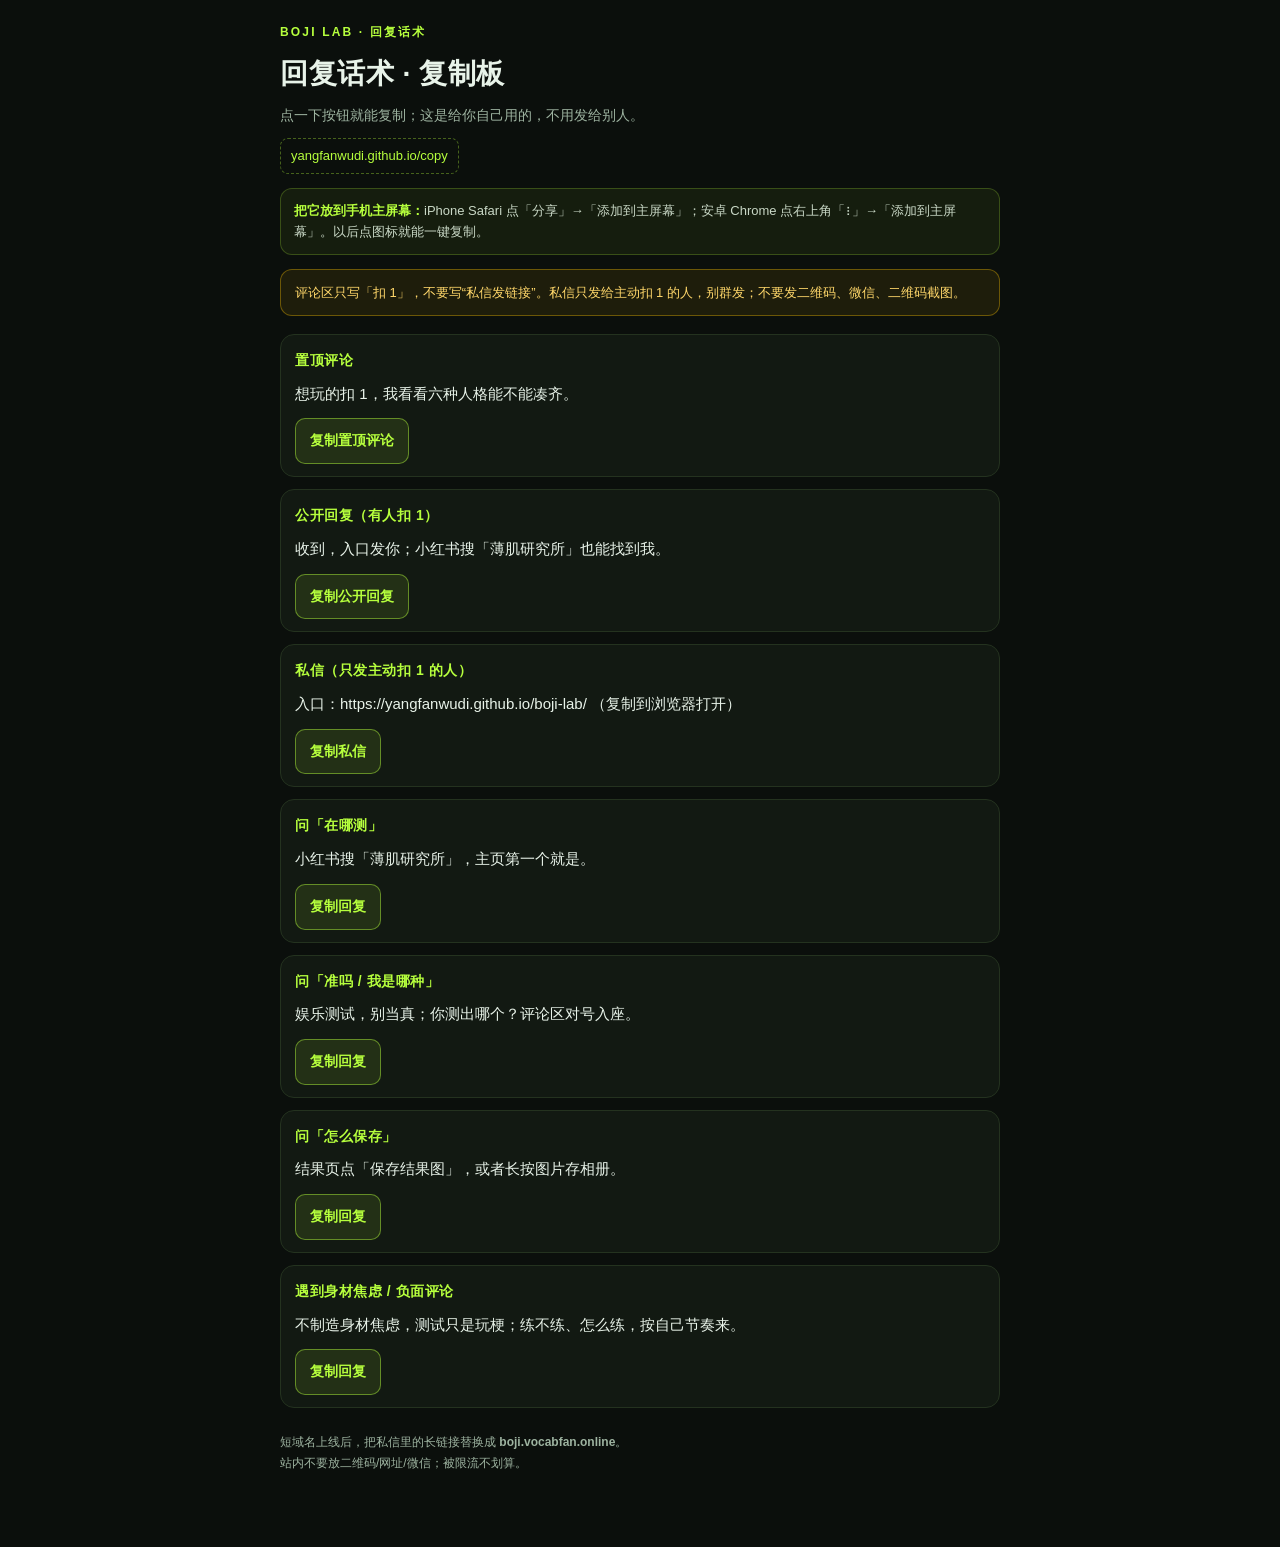
==== copy/index.html @ 6f3c5554 "feat: 短地址回复话术复制板 /copy/" ====
<!DOCTYPE html>
<html lang="zh-CN">
<head>
<meta charset="UTF-8">
<meta name="viewport" content="width=device-width, initial-scale=1.0, viewport-fit=cover">
<meta name="robots" content="noindex, nofollow">
<title>BOJI LAB · 回复话术（复制板）</title>
<style>
  :root{--bg:#0b0f0c;--panel:#121912;--line:#24321f;--ink:#e8f3e9;--dim:#9db3a0;--neon:#b6ff3d}
  *{box-sizing:border-box}
  body{margin:0;background:var(--bg);color:var(--ink);font:16px/1.7 -apple-system,BlinkMacSystemFont,"PingFang SC","Microsoft YaHei",sans-serif;padding:22px 16px 60px}
  .wrap{max-width:720px;margin:0 auto}
  .brand{color:var(--neon);letter-spacing:.18em;font-size:12px;font-weight:700;margin:0 0 8px}
  h1{font-size:28px;margin:0 0 6px;letter-spacing:.02em}
  .lead{color:var(--dim);font-size:14px;margin:0 0 10px}
  .url{display:inline-block;color:var(--neon);font-size:13px;border:1px dashed rgba(182,255,61,.35);border-radius:8px;padding:6px 10px;margin:0 0 14px}
  .tip{border:1px solid rgba(182,255,61,.22);background:rgba(182,255,61,.06);color:#c9d8c6;border-radius:12px;padding:11px 13px;font-size:13px;line-height:1.65;margin:0 0 14px}
  .tip b{color:var(--neon)}
  .warn{border:1px solid rgba(255,196,0,.35);background:rgba(255,196,0,.08);color:#ffd76a;border-radius:12px;padding:12px 14px;font-size:13px;line-height:1.65;margin:0 0 18px}
  .card{background:var(--panel);border:1px solid var(--line);border-radius:14px;padding:14px 14px 12px;margin:0 0 12px}
  .card h2{font-size:14px;color:var(--neon);margin:0 0 8px;letter-spacing:.04em}
  .text{white-space:pre-wrap;font-size:15px;line-height:1.7;color:var(--ink);margin:0 0 12px}
  button{appearance:none;border:1px solid rgba(182,255,61,.45);background:rgba(182,255,61,.1);color:var(--neon);border-radius:10px;padding:10px 14px;font:inherit;font-size:14px;font-weight:700;cursor:pointer}
  button:active{transform:scale(.98)}
  .foot{color:var(--dim);font-size:12px;line-height:1.8;margin-top:24px}
  .toast{position:fixed;left:50%;bottom:28px;transform:translateX(-50%);background:var(--neon);color:#0b0f0c;font-weight:700;font-size:14px;padding:10px 18px;border-radius:999px;opacity:0;pointer-events:none;transition:.2s}
  .toast.show{opacity:1}
</style>
</head>
<body>
<main class="wrap">
  <p class="brand">BOJI LAB · 回复话术</p>
  <h1>回复话术 · 复制板</h1>
  <p class="lead">点一下按钮就能复制；这是给你自己用的，不用发给别人。</p>
  <p class="url">yangfanwudi.github.io/copy</p>

  <div class="tip">
    <b>把它放到手机主屏幕：</b>iPhone Safari 点「分享」→「添加到主屏幕」；安卓 Chrome 点右上角「⋮」→「添加到主屏幕」。以后点图标就能一键复制。
  </div>

  <div class="warn">
    评论区只写「扣 1」，不要写“私信发链接”。私信只发给主动扣 1 的人，别群发；不要发二维码、微信、二维码截图。
  </div>

  <section class="card">
    <h2>置顶评论</h2>
    <p class="text" id="c1">想玩的扣 1，我看看六种人格能不能凑齐。</p>
    <button data-copy="c1">复制置顶评论</button>
  </section>

  <section class="card">
    <h2>公开回复（有人扣 1）</h2>
    <p class="text" id="c2">收到，入口发你；小红书搜「薄肌研究所」也能找到我。</p>
    <button data-copy="c2">复制公开回复</button>
  </section>

  <section class="card">
    <h2>私信（只发主动扣 1 的人）</h2>
    <p class="text" id="c3">入口：https://yangfanwudi.github.io/boji-lab/ （复制到浏览器打开）</p>
    <button data-copy="c3">复制私信</button>
  </section>

  <section class="card">
    <h2>问「在哪测」</h2>
    <p class="text" id="c4">小红书搜「薄肌研究所」，主页第一个就是。</p>
    <button data-copy="c4">复制回复</button>
  </section>

  <section class="card">
    <h2>问「准吗 / 我是哪种」</h2>
    <p class="text" id="c5">娱乐测试，别当真；你测出哪个？评论区对号入座。</p>
    <button data-copy="c5">复制回复</button>
  </section>

  <section class="card">
    <h2>问「怎么保存」</h2>
    <p class="text" id="c6">结果页点「保存结果图」，或者长按图片存相册。</p>
    <button data-copy="c6">复制回复</button>
  </section>

  <section class="card">
    <h2>遇到身材焦虑 / 负面评论</h2>
    <p class="text" id="c7">不制造身材焦虑，测试只是玩梗；练不练、怎么练，按自己节奏来。</p>
    <button data-copy="c7">复制回复</button>
  </section>

  <p class="foot">
    短域名上线后，把私信里的长链接替换成 <b>boji.vocabfan.online</b>。<br>
    站内不要放二维码/网址/微信；被限流不划算。
  </p>
</main>

<div class="toast" id="toast">已复制</div>
<script>
  const toast = document.getElementById('toast');
  function showToast(msg) {
    toast.textContent = msg || '已复制';
    toast.classList.add('show');
    clearTimeout(showToast.t);
    showToast.t = setTimeout(() => toast.classList.remove('show'), 1200);
  }
  async function copyText(text) {
    try {
      await navigator.clipboard.writeText(text);
      showToast('已复制');
    } catch (e) {
      const ta = document.createElement('textarea');
      ta.value = text;
      ta.style.position = 'fixed';
      ta.style.opacity = '0';
      document.body.appendChild(ta);
      ta.select();
      document.execCommand('copy');
      ta.remove();
      showToast('已复制');
    }
  }
  document.querySelectorAll('[data-copy]').forEach((btn) => {
    btn.addEventListener('click', () => {
      const el = document.getElementById(btn.dataset.copy);
      if (el) copyText(el.innerText.trim());
    });
  });
</script>
</body>
</html>
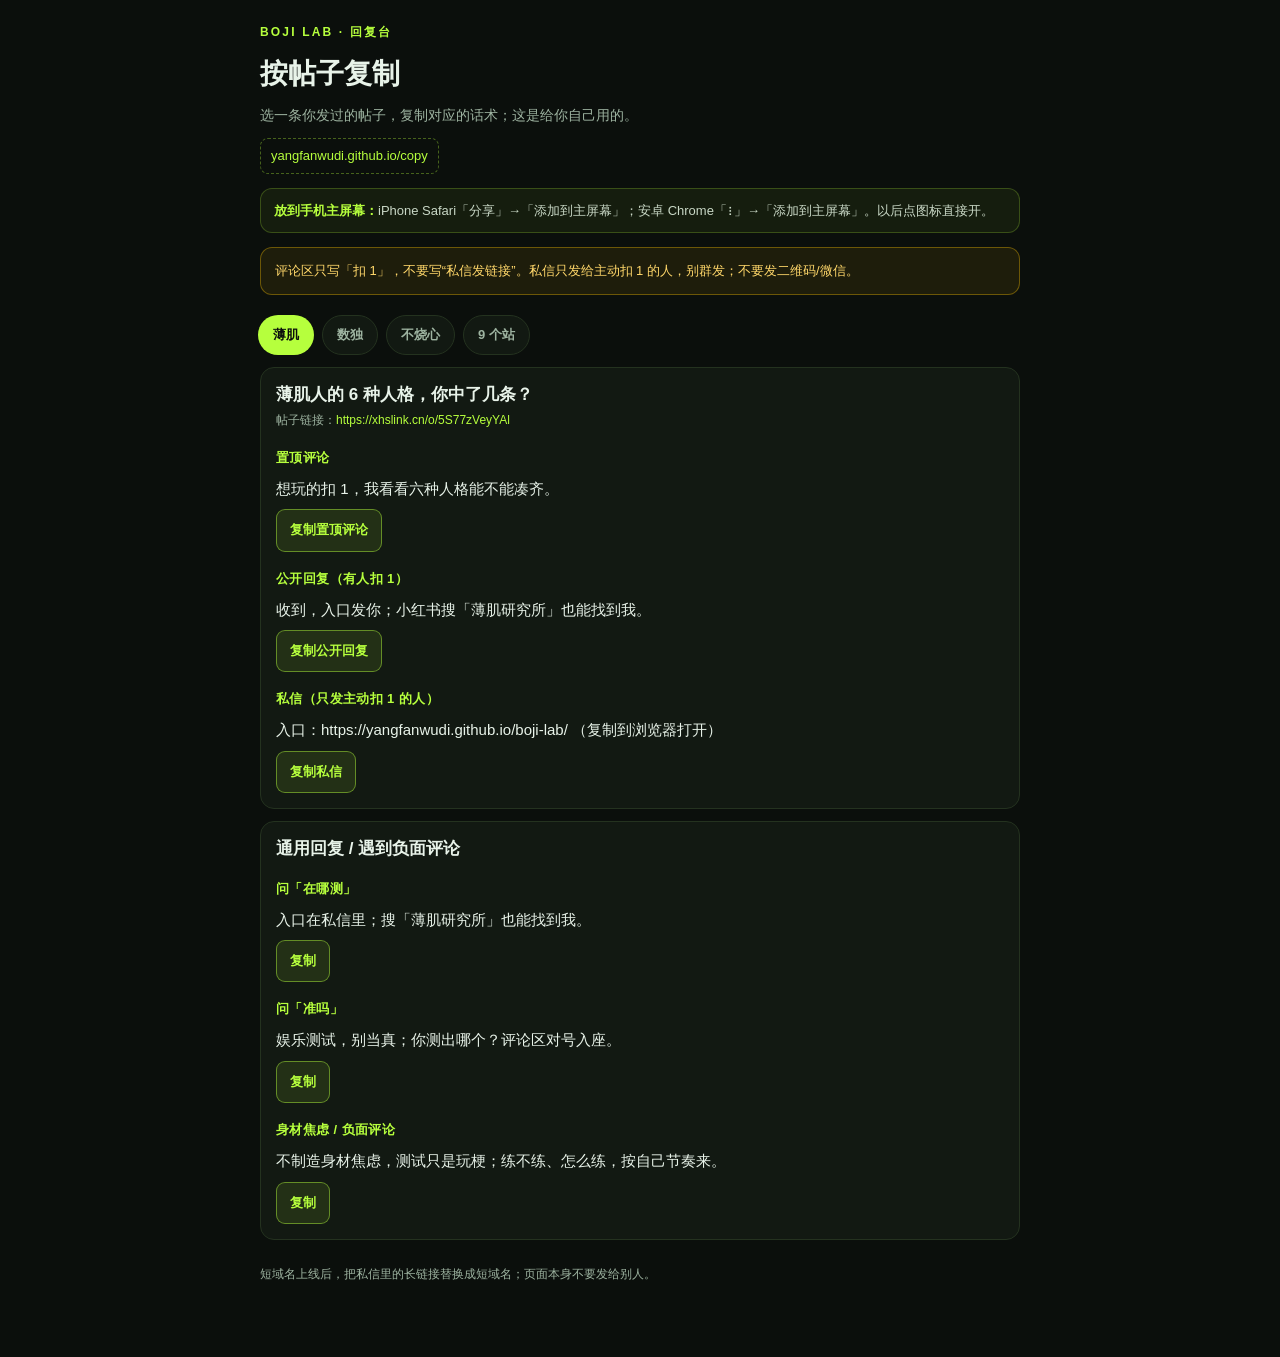
==== commit ad38dc5b: "feat: 回复台按帖子分组（薄肌/数独/不烧心/9站）" ====
--- a/copy/index.html
+++ b/copy/index.html
@@ -4,24 +4,31 @@
 <meta charset="UTF-8">
 <meta name="viewport" content="width=device-width, initial-scale=1.0, viewport-fit=cover">
 <meta name="robots" content="noindex, nofollow">
-<title>BOJI LAB · 回复话术（复制板）</title>
+<title>回复台 · 按帖子复制</title>
 <style>
-  :root{--bg:#0b0f0c;--panel:#121912;--line:#24321f;--ink:#e8f3e9;--dim:#9db3a0;--neon:#b6ff3d}
+  :root{--bg:#0b0f0c;--panel:#121912;--line:#24321f;--ink:#e8f3e9;--dim:#9db3a0;--neon:#b6ff3d;--warn:#ffd76a}
   *{box-sizing:border-box}
   body{margin:0;background:var(--bg);color:var(--ink);font:16px/1.7 -apple-system,BlinkMacSystemFont,"PingFang SC","Microsoft YaHei",sans-serif;padding:22px 16px 60px}
-  .wrap{max-width:720px;margin:0 auto}
+  .wrap{max-width:760px;margin:0 auto}
   .brand{color:var(--neon);letter-spacing:.18em;font-size:12px;font-weight:700;margin:0 0 8px}
-  h1{font-size:28px;margin:0 0 6px;letter-spacing:.02em}
+  h1{font-size:28px;margin:0 0 6px}
   .lead{color:var(--dim);font-size:14px;margin:0 0 10px}
   .url{display:inline-block;color:var(--neon);font-size:13px;border:1px dashed rgba(182,255,61,.35);border-radius:8px;padding:6px 10px;margin:0 0 14px}
   .tip{border:1px solid rgba(182,255,61,.22);background:rgba(182,255,61,.06);color:#c9d8c6;border-radius:12px;padding:11px 13px;font-size:13px;line-height:1.65;margin:0 0 14px}
   .tip b{color:var(--neon)}
-  .warn{border:1px solid rgba(255,196,0,.35);background:rgba(255,196,0,.08);color:#ffd76a;border-radius:12px;padding:12px 14px;font-size:13px;line-height:1.65;margin:0 0 18px}
-  .card{background:var(--panel);border:1px solid var(--line);border-radius:14px;padding:14px 14px 12px;margin:0 0 12px}
-  .card h2{font-size:14px;color:var(--neon);margin:0 0 8px;letter-spacing:.04em}
-  .text{white-space:pre-wrap;font-size:15px;line-height:1.7;color:var(--ink);margin:0 0 12px}
-  button{appearance:none;border:1px solid rgba(182,255,61,.45);background:rgba(182,255,61,.1);color:var(--neon);border-radius:10px;padding:10px 14px;font:inherit;font-size:14px;font-weight:700;cursor:pointer}
-  button:active{transform:scale(.98)}
+  .tabs{display:flex;gap:8px;overflow-x:auto;padding:4px 0 12px;margin:0 -2px}
+  .tab{flex:0 0 auto;appearance:none;border:1px solid var(--line);background:var(--panel);color:var(--dim);border-radius:999px;padding:8px 14px;font:inherit;font-size:13px;font-weight:700;cursor:pointer}
+  .tab.active{border-color:rgba(182,255,61,.55);color:#0b0f0c;background:var(--neon)}
+  .card{background:var(--panel);border:1px solid var(--line);border-radius:14px;padding:15px;margin:0 0 12px}
+  .card h2{font-size:17px;margin:0 0 3px;line-height:1.45}
+  .meta{color:var(--dim);font-size:12px;word-break:break-all;margin:0 0 12px}
+  .meta a{color:var(--neon);text-decoration:none}
+  h3{font-size:13px;color:var(--neon);margin:16px 0 7px;letter-spacing:.03em}
+  .text{white-space:pre-wrap;font-size:15px;line-height:1.7;color:var(--ink);margin:0 0 8px}
+  .sub{color:var(--dim);font-size:12px;margin:0 0 8px}
+  button.copy{appearance:none;border:1px solid rgba(182,255,61,.45);background:rgba(182,255,61,.1);color:var(--neon);border-radius:9px;padding:9px 13px;font:inherit;font-size:13px;font-weight:700;cursor:pointer}
+  button.copy:active{transform:scale(.98)}
+  .warn{border:1px solid rgba(255,196,0,.35);background:rgba(255,196,0,.08);color:var(--warn);border-radius:12px;padding:12px 14px;font-size:13px;line-height:1.65;margin:0 0 16px}
   .foot{color:var(--dim);font-size:12px;line-height:1.8;margin-top:24px}
   .toast{position:fixed;left:50%;bottom:28px;transform:translateX(-50%);background:var(--neon);color:#0b0f0c;font-weight:700;font-size:14px;padding:10px 18px;border-radius:999px;opacity:0;pointer-events:none;transition:.2s}
   .toast.show{opacity:1}
@@ -29,98 +36,144 @@
 </head>
 <body>
 <main class="wrap">
-  <p class="brand">BOJI LAB · 回复话术</p>
-  <h1>回复话术 · 复制板</h1>
-  <p class="lead">点一下按钮就能复制；这是给你自己用的，不用发给别人。</p>
+  <p class="brand">BOJI LAB · 回复台</p>
+  <h1>按帖子复制</h1>
+  <p class="lead">选一条你发过的帖子，复制对应的话术；这是给你自己用的。</p>
   <p class="url">yangfanwudi.github.io/copy</p>
 
   <div class="tip">
-    <b>把它放到手机主屏幕：</b>iPhone Safari 点「分享」→「添加到主屏幕」；安卓 Chrome 点右上角「⋮」→「添加到主屏幕」。以后点图标就能一键复制。
+    <b>放到手机主屏幕：</b>iPhone Safari「分享」→「添加到主屏幕」；安卓 Chrome「⋮」→「添加到主屏幕」。以后点图标直接开。
   </div>
 
   <div class="warn">
-    评论区只写「扣 1」，不要写“私信发链接”。私信只发给主动扣 1 的人，别群发；不要发二维码、微信、二维码截图。
+    评论区只写「扣 1」，不要写“私信发链接”。私信只发给主动扣 1 的人，别群发；不要发二维码/微信。
   </div>
 
-  <section class="card">
-    <h2>置顶评论</h2>
-    <p class="text" id="c1">想玩的扣 1，我看看六种人格能不能凑齐。</p>
-    <button data-copy="c1">复制置顶评论</button>
-  </section>
+  <div class="tabs" id="tabs"></div>
+  <div id="panel"></div>
 
-  <section class="card">
-    <h2>公开回复（有人扣 1）</h2>
-    <p class="text" id="c2">收到，入口发你；小红书搜「薄肌研究所」也能找到我。</p>
-    <button data-copy="c2">复制公开回复</button>
-  </section>
+  <div class="card">
+    <h2>通用回复 / 遇到负面评论</h2>
+    <h3>问「在哪测」</h3>
+    <p class="text" id="g1">入口在私信里；搜「薄肌研究所」也能找到我。</p>
+    <button class="copy" data-copy="g1">复制</button>
+    <h3>问「准吗」</h3>
+    <p class="text" id="g2">娱乐测试，别当真；你测出哪个？评论区对号入座。</p>
+    <button class="copy" data-copy="g2">复制</button>
+    <h3>身材焦虑 / 负面评论</h3>
+    <p class="text" id="g3">不制造身材焦虑，测试只是玩梗；练不练、怎么练，按自己节奏来。</p>
+    <button class="copy" data-copy="g3">复制</button>
+  </div>
 
-  <section class="card">
-    <h2>私信（只发主动扣 1 的人）</h2>
-    <p class="text" id="c3">入口：https://yangfanwudi.github.io/boji-lab/ （复制到浏览器打开）</p>
-    <button data-copy="c3">复制私信</button>
-  </section>
-
-  <section class="card">
-    <h2>问「在哪测」</h2>
-    <p class="text" id="c4">小红书搜「薄肌研究所」，主页第一个就是。</p>
-    <button data-copy="c4">复制回复</button>
-  </section>
-
-  <section class="card">
-    <h2>问「准吗 / 我是哪种」</h2>
-    <p class="text" id="c5">娱乐测试，别当真；你测出哪个？评论区对号入座。</p>
-    <button data-copy="c5">复制回复</button>
-  </section>
-
-  <section class="card">
-    <h2>问「怎么保存」</h2>
-    <p class="text" id="c6">结果页点「保存结果图」，或者长按图片存相册。</p>
-    <button data-copy="c6">复制回复</button>
-  </section>
-
-  <section class="card">
-    <h2>遇到身材焦虑 / 负面评论</h2>
-    <p class="text" id="c7">不制造身材焦虑，测试只是玩梗；练不练、怎么练，按自己节奏来。</p>
-    <button data-copy="c7">复制回复</button>
-  </section>
-
-  <p class="foot">
-    短域名上线后，把私信里的长链接替换成 <b>boji.vocabfan.online</b>。<br>
-    站内不要放二维码/网址/微信；被限流不划算。
-  </p>
+  <p class="foot">短域名上线后，把私信里的长链接替换成短域名；页面本身不要发给别人。</p>
 </main>
 
 <div class="toast" id="toast">已复制</div>
 <script>
-  const toast = document.getElementById('toast');
+  const POSTS = [
+    {
+      id: "boji",
+      tab: "薄肌",
+      title: "薄肌人的 6 种人格，你中了几条？",
+      link: "https://xhslink.cn/o/5S77zVeyYAl",
+      comment: "想玩的扣 1，我看看六种人格能不能凑齐。",
+      reply: "收到，入口发你；小红书搜「薄肌研究所」也能找到我。",
+      dm: "入口：https://yangfanwudi.github.io/boji-lab/ （复制到浏览器打开）"
+    },
+    {
+      id: "sudoku",
+      tab: "数独",
+      title: "数独玩腻了？试试在数独里扫雷",
+      link: "https://xhslink.cn/o/888t2mXdULP",
+      comment: "想玩的扣 1，我发你入口；卡住了也可以问我。",
+      reply: "收到，入口发你；搜「数独扫雷」也能找到。",
+      dm: "入口：https://sudoku.vocabfan.online/ （复制到浏览器打开）"
+    },
+    {
+      id: "bushaoxin",
+      tab: "不烧心",
+      title: "我自己开了个烧心鉴定所，想给「不烧心」发个证",
+      link: "https://xhslink.cn/o/28XNILyuhir",
+      comment: "想测的扣 1，我看看今天能鉴定几个。",
+      reply: "收到，入口发你；搜「不烧心鉴定所」也能找到。",
+      dm: "入口：https://bushaoxin-cn.pages.dev/ （复制到浏览器打开）"
+    },
+    {
+      id: "sites",
+      tab: "9 个站",
+      title: "9 个免费网站，够我摸鱼一整周",
+      link: "https://xhslink.cn/o/2R2PDJgB0gp",
+      comment: "想要哪个扣编号，我发你：1 数独 2 背单词 3 永昼 4 墨库 5 3D 6 钢琴 7 不烧心 8 GitHub 9 MT",
+      reply: "收到，入口发你；合集页：https://yangfanwudi.github.io/",
+      dm: "合集入口：https://yangfanwudi.github.io/ （复制到浏览器打开）"
+    }
+  ];
+
+  const tabs = document.getElementById("tabs");
+  const panel = document.getElementById("panel");
+  let active = POSTS[0].id;
+
+  function render() {
+    tabs.innerHTML = POSTS.map((p) => `<button class="tab ${p.id === active ? "active" : ""}" data-tab="${p.id}">${p.tab}</button>`).join("");
+    const p = POSTS.find((x) => x.id === active);
+    panel.innerHTML = `
+      <div class="card">
+        <h2>${p.title}</h2>
+        <p class="meta">帖子链接：<a href="${p.link}" target="_blank" rel="noopener">${p.link}</a></p>
+
+        <h3>置顶评论</h3>
+        <p class="text" id="c-${p.id}-comment">${p.comment}</p>
+        <button class="copy" data-copy="c-${p.id}-comment">复制置顶评论</button>
+
+        <h3>公开回复（有人扣 1）</h3>
+        <p class="text" id="c-${p.id}-reply">${p.reply}</p>
+        <button class="copy" data-copy="c-${p.id}-reply">复制公开回复</button>
+
+        <h3>私信（只发主动扣 1 的人）</h3>
+        <p class="text" id="c-${p.id}-dm">${p.dm}</p>
+        <button class="copy" data-copy="c-${p.id}-dm">复制私信</button>
+      </div>`;
+    document.querySelectorAll("[data-tab]").forEach((btn) => btn.addEventListener("click", () => {
+      active = btn.dataset.tab;
+      render();
+    }));
+    bindCopy();
+  }
+
+  const toast = document.getElementById("toast");
   function showToast(msg) {
-    toast.textContent = msg || '已复制';
-    toast.classList.add('show');
+    toast.textContent = msg || "已复制";
+    toast.classList.add("show");
     clearTimeout(showToast.t);
-    showToast.t = setTimeout(() => toast.classList.remove('show'), 1200);
+    showToast.t = setTimeout(() => toast.classList.remove("show"), 1200);
   }
   async function copyText(text) {
     try {
       await navigator.clipboard.writeText(text);
-      showToast('已复制');
+      showToast("已复制");
     } catch (e) {
-      const ta = document.createElement('textarea');
+      const ta = document.createElement("textarea");
       ta.value = text;
-      ta.style.position = 'fixed';
-      ta.style.opacity = '0';
+      ta.style.position = "fixed";
+      ta.style.opacity = "0";
       document.body.appendChild(ta);
       ta.select();
-      document.execCommand('copy');
+      document.execCommand("copy");
       ta.remove();
-      showToast('已复制');
+      showToast("已复制");
     }
   }
-  document.querySelectorAll('[data-copy]').forEach((btn) => {
-    btn.addEventListener('click', () => {
-      const el = document.getElementById(btn.dataset.copy);
-      if (el) copyText(el.innerText.trim());
+  function bindCopy() {
+    document.querySelectorAll("[data-copy]").forEach((btn) => {
+      btn.onclick = () => {
+        const el = document.getElementById(btn.dataset.copy);
+        if (el) copyText(el.innerText.trim());
+      };
     });
-  });
+  }
+
+  render();
+  bindCopy();
 </script>
 </body>
 </html>
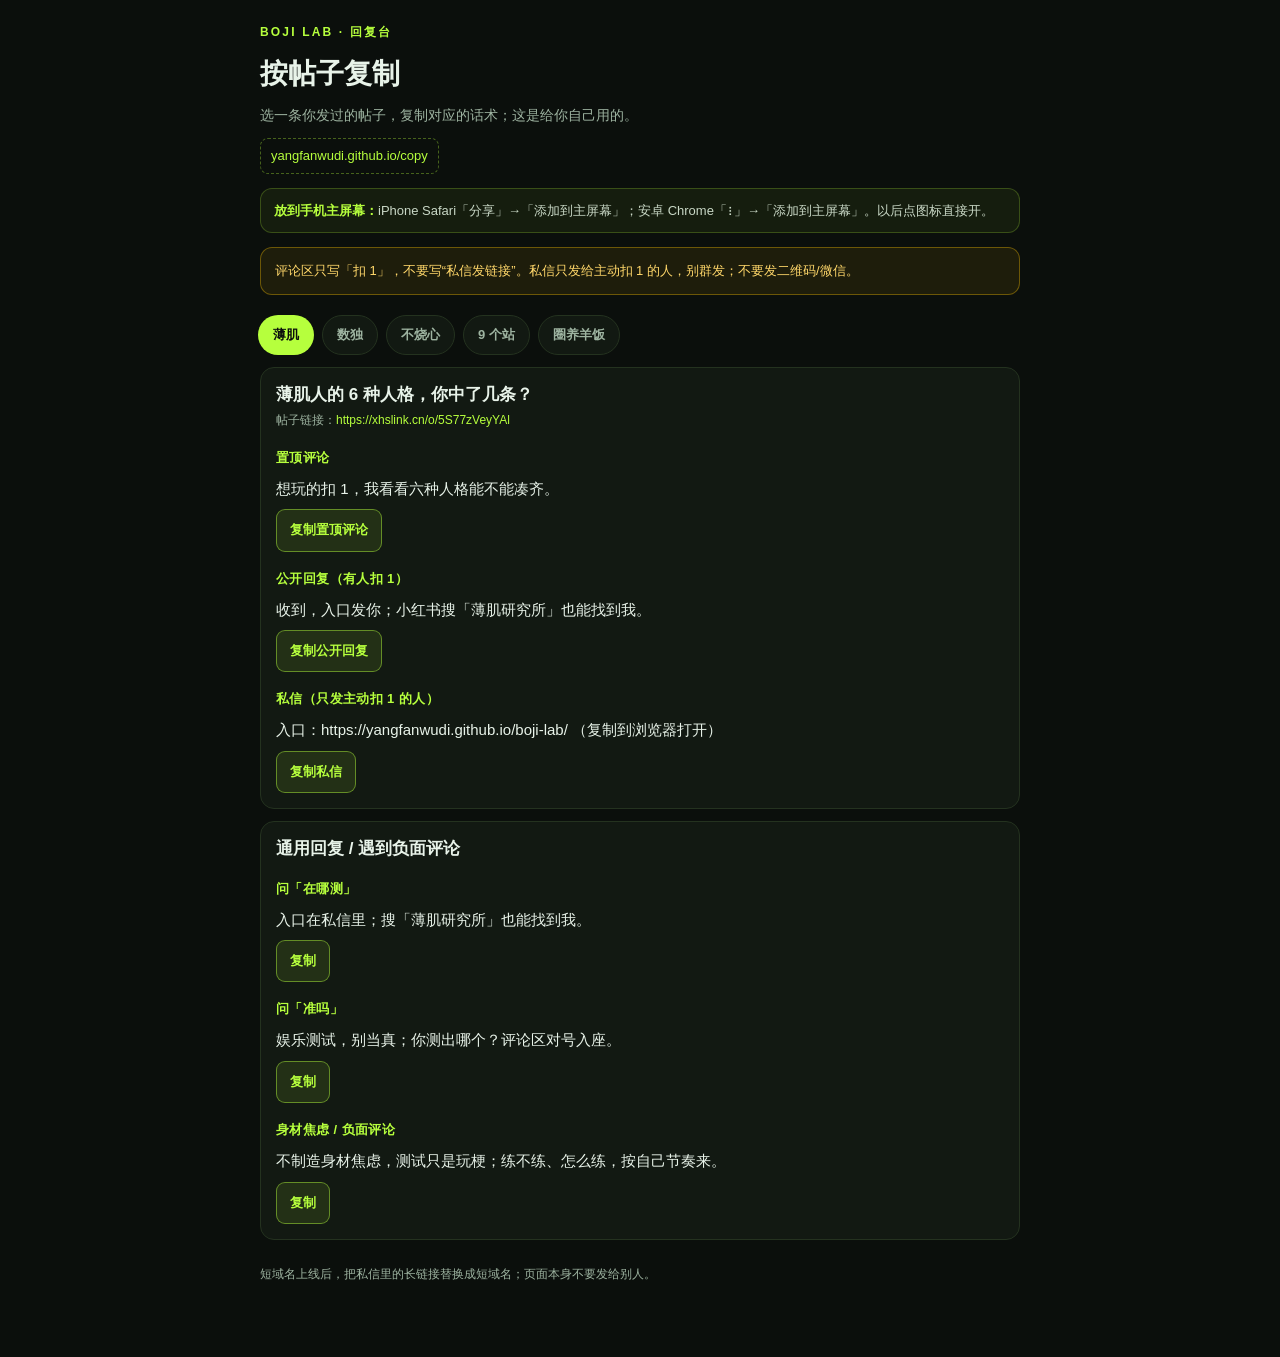
==== commit 86f6b889: "feat: 加入圈养羊饭（第 12 个站）+ 回复台新 tab" ====
--- a/copy/index.html
+++ b/copy/index.html
@@ -103,9 +103,18 @@
       tab: "9 个站",
       title: "9 个免费网站，够我摸鱼一整周",
       link: "https://xhslink.cn/o/2R2PDJgB0gp",
-      comment: "想要哪个扣编号，我发你：1 数独 2 背单词 3 永昼 4 墨库 5 3D 6 钢琴 7 不烧心 8 GitHub 9 MT",
+      comment: "想要哪个扣编号，我发你：1 数独 2 背单词 3 永昼 4 墨库 5 3D 6 钢琴 7 不烧心 8 GitHub 9 MT 10 圈养羊饭",
       reply: "收到，入口发你；合集页：https://yangfanwudi.github.io/",
       dm: "合集入口：https://yangfanwudi.github.io/ （复制到浏览器打开）"
+    },
+    {
+      id: "quanyang",
+      tab: "圈养羊饭",
+      title: "我把「圈养羊饭」做成了网页游戏",
+      link: "",
+      comment: "想玩的扣 1，我发你入口；这是我新做的单文件小游戏。",
+      reply: "收到，入口发你；搜「圈养羊饭」也能找到我。",
+      dm: "入口：https://yangfanwudi.github.io/quanyang-yangfan/ （复制到浏览器打开）"
     }
   ];
 
@@ -119,7 +128,7 @@
     panel.innerHTML = `
       <div class="card">
         <h2>${p.title}</h2>
-        <p class="meta">帖子链接：<a href="${p.link}" target="_blank" rel="noopener">${p.link}</a></p>
+        <p class="meta">${p.link ? `帖子链接：<a href="${p.link}" target="_blank" rel="noopener">${p.link}</a>` : "这条还没发小红书；入口先用下面的私信。"}</p>
 
         <h3>置顶评论</h3>
         <p class="text" id="c-${p.id}-comment">${p.comment}</p>
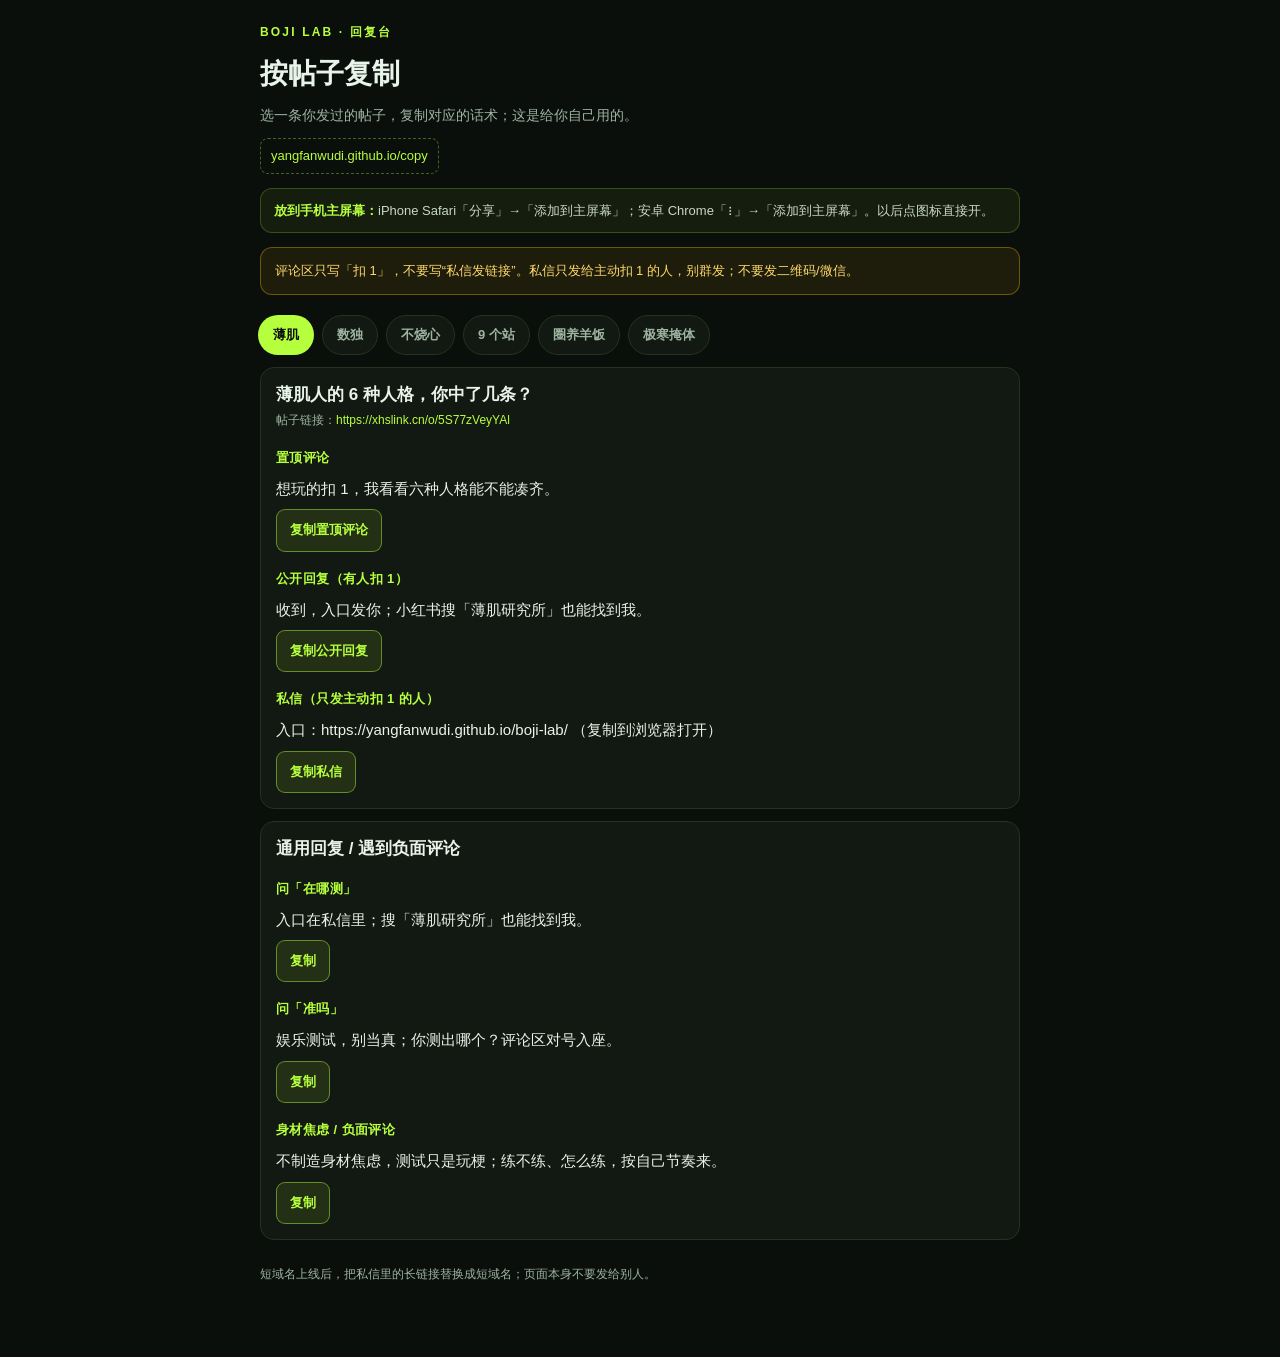
==== commit ceca0c8d: "feat: 加入极寒掩体（第 13 个站）+ 回复台 tab" ====
--- a/copy/index.html
+++ b/copy/index.html
@@ -103,7 +103,7 @@
       tab: "9 个站",
       title: "9 个免费网站，够我摸鱼一整周",
       link: "https://xhslink.cn/o/2R2PDJgB0gp",
-      comment: "想要哪个扣编号，我发你：1 数独 2 背单词 3 永昼 4 墨库 5 3D 6 钢琴 7 不烧心 8 GitHub 9 MT 10 圈养羊饭",
+      comment: "想要哪个扣编号，我发你：1 数独 2 背单词 3 永昼 4 墨库 5 3D 6 钢琴 7 不烧心 8 GitHub 9 MT 10 圈养羊饭 11 极寒掩体",
       reply: "收到，入口发你；合集页：https://yangfanwudi.github.io/",
       dm: "合集入口：https://yangfanwudi.github.io/ （复制到浏览器打开）"
     },
@@ -115,6 +115,15 @@
       comment: "想玩的扣 1，我发你入口；这是我新做的单文件小游戏。",
       reply: "收到，入口发你；搜「圈养羊饭」也能找到我。",
       dm: "入口：https://yangfanwudi.github.io/quanyang-yangfan/ （复制到浏览器打开）"
+    },
+    {
+      id: "frost",
+      tab: "极寒掩体",
+      title: "我把「极寒掩体」做成了挂机游戏",
+      link: "",
+      comment: "想玩的扣 1，我发你入口；这是我新做的挂机小游戏。",
+      reply: "收到，入口发你；搜「极寒掩体」也能找到我。",
+      dm: "入口：https://yangfanwudi.github.io/frost-bunker/ （复制到浏览器打开）"
     }
   ];
 
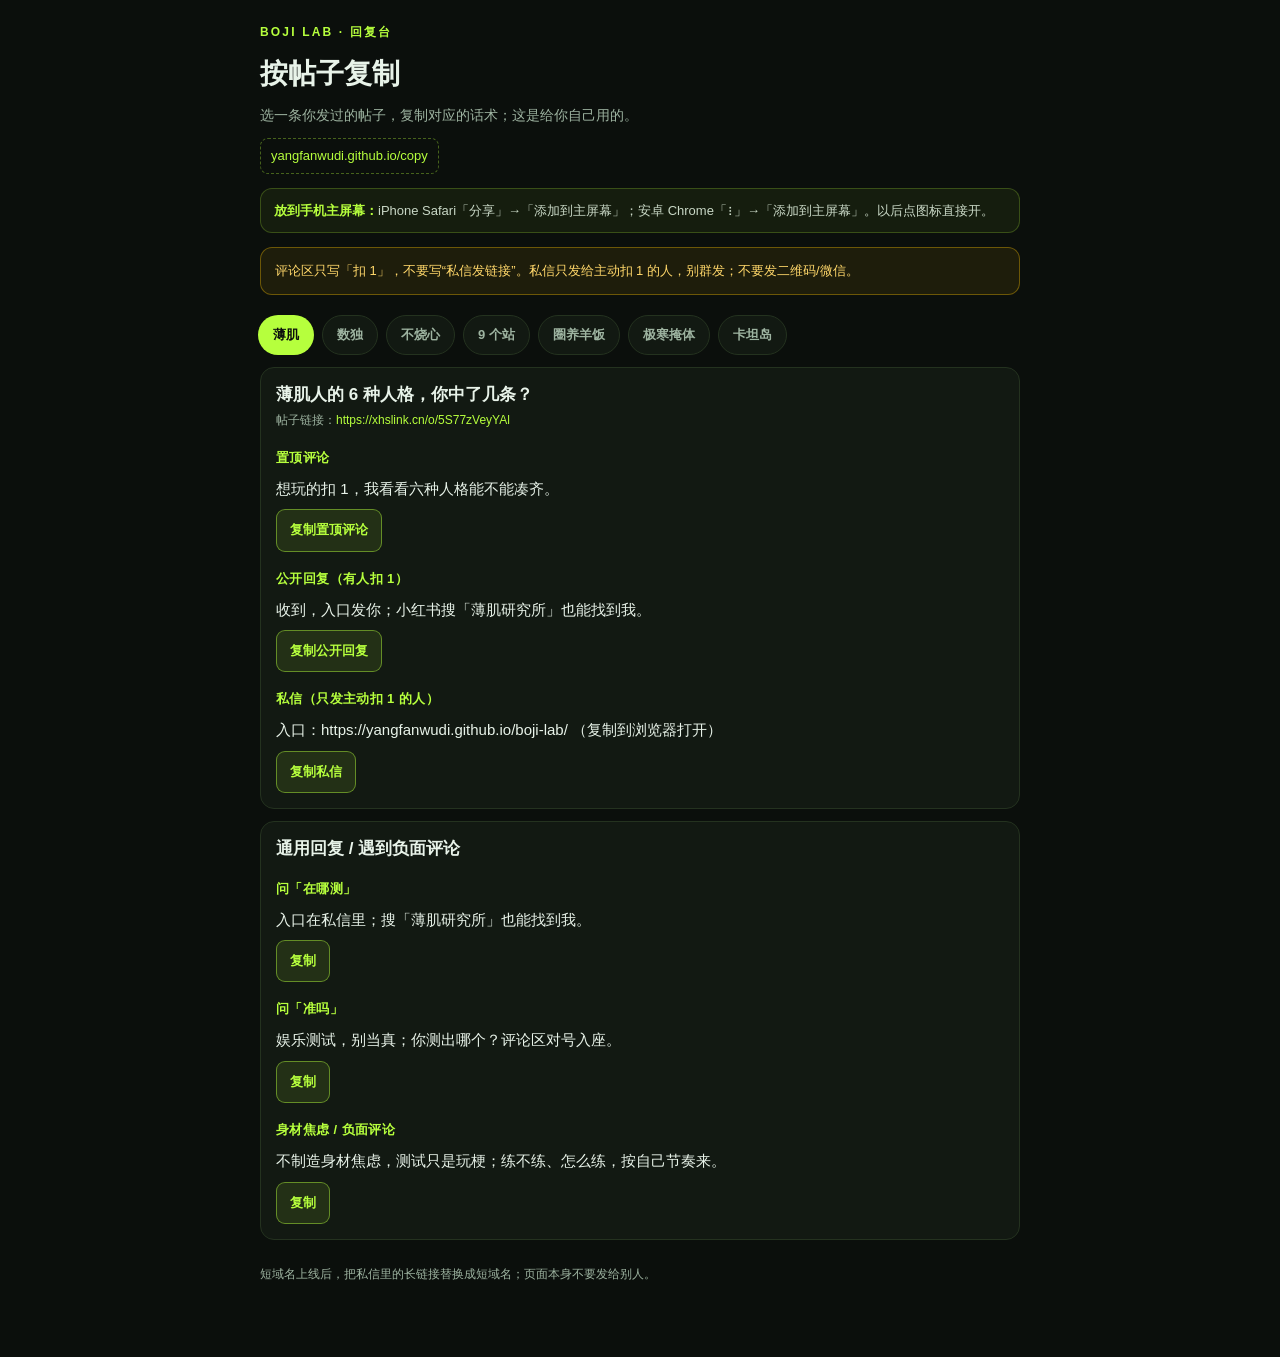
==== commit 4c61bf6f: "feat: 加入卡坦岛（第 14 个站）+ 回复台 tab" ====
--- a/copy/index.html
+++ b/copy/index.html
@@ -103,7 +103,7 @@
       tab: "9 个站",
       title: "9 个免费网站，够我摸鱼一整周",
       link: "https://xhslink.cn/o/2R2PDJgB0gp",
-      comment: "想要哪个扣编号，我发你：1 数独 2 背单词 3 永昼 4 墨库 5 3D 6 钢琴 7 不烧心 8 GitHub 9 MT 10 圈养羊饭 11 极寒掩体",
+      comment: "想要哪个扣编号，我发你：1 数独 2 背单词 3 永昼 4 墨库 5 3D 6 钢琴 7 不烧心 8 GitHub 9 MT 10 圈养羊饭 11 极寒掩体 12 卡坦岛",
       reply: "收到，入口发你；合集页：https://yangfanwudi.github.io/",
       dm: "合集入口：https://yangfanwudi.github.io/ （复制到浏览器打开）"
     },
@@ -124,6 +124,15 @@
       comment: "想玩的扣 1，我发你入口；这是我新做的挂机小游戏。",
       reply: "收到，入口发你；搜「极寒掩体」也能找到我。",
       dm: "入口：https://yangfanwudi.github.io/frost-bunker/ （复制到浏览器打开）"
+    },
+    {
+      id: "catan",
+      tab: "卡坦岛",
+      title: "我把「卡坦岛」做成了网页单机版",
+      link: "",
+      comment: "想玩的扣 1，我发你入口；支持 2~4 人，也能和 AI 打。",
+      reply: "收到，入口发你；搜「卡坦岛 网页」也能找到。",
+      dm: "入口：https://yangfanwudi.github.io/catan-web/ （复制到浏览器打开）"
     }
   ];
 
